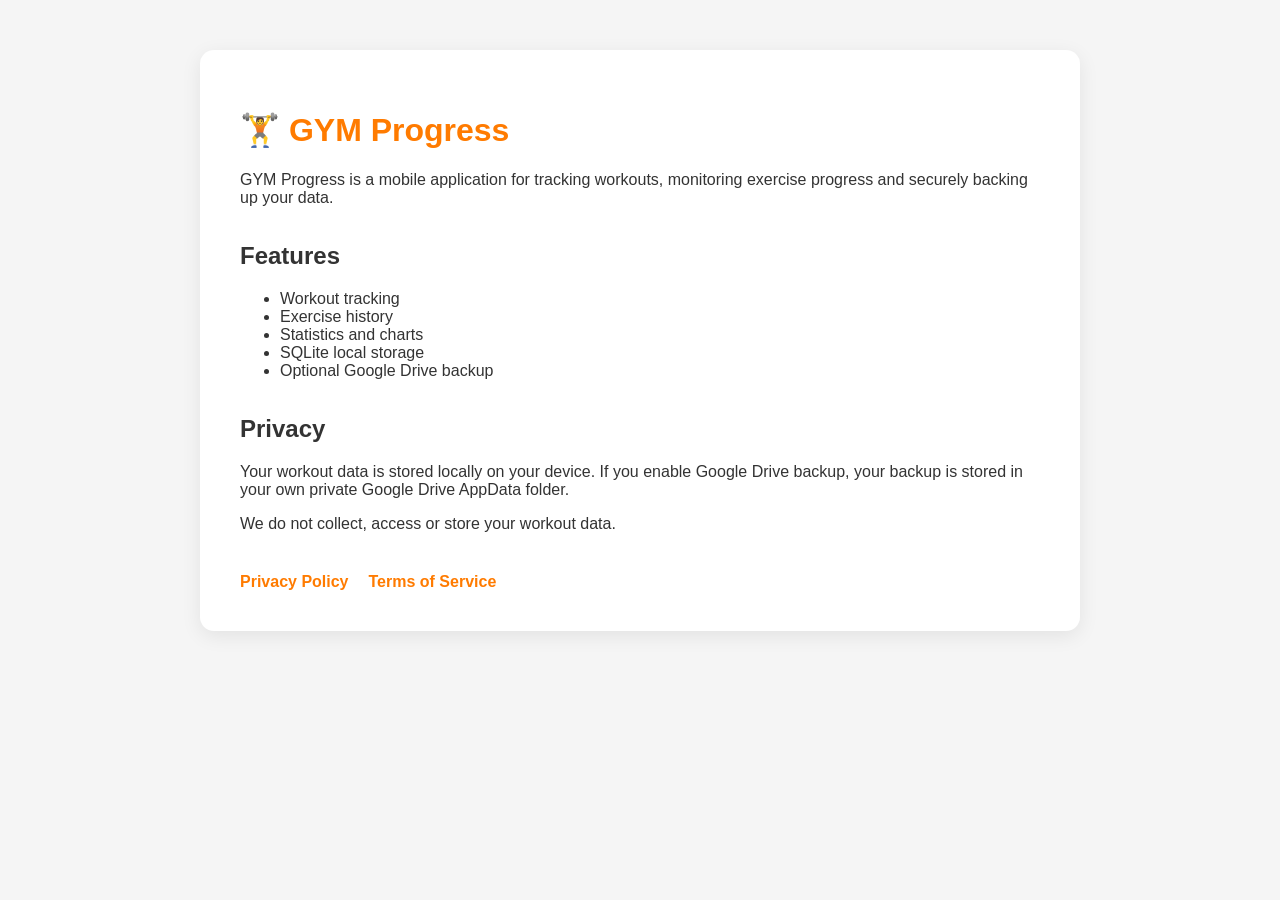
==== index.html @ 039e014f "Add files via upload" ====
<!DOCTYPE html>
<html lang="en">
<head>
    <meta charset="UTF-8">
    <meta name="viewport" content="width=device-width, initial-scale=1.0">
    <title>GYM Progress</title>

    <link rel="stylesheet" href="styles.css">
</head>
<body>

<div class="container">

    <h1>🏋️ GYM Progress</h1>

    <p>
        GYM Progress is a mobile application for tracking workouts,
        monitoring exercise progress and securely backing up your data.
    </p>

    <h2>Features</h2>

    <ul>
        <li>Workout tracking</li>
        <li>Exercise history</li>
        <li>Statistics and charts</li>
        <li>SQLite local storage</li>
        <li>Optional Google Drive backup</li>
    </ul>

    <h2>Privacy</h2>

    <p>
        Your workout data is stored locally on your device.
        If you enable Google Drive backup,
        your backup is stored in your own private Google Drive AppData folder.
    </p>

    <p>
        We do not collect, access or store your workout data.
    </p>

    <div class="links">

        <a href="privacy.html">Privacy Policy</a>

        <a href="terms.html">Terms of Service</a>

    </div>

</div>

</body>
</html>
---- styles.css ----
body{

    background:#f5f5f5;

    font-family:Arial,Helvetica,sans-serif;

    color:#333;

    margin:0;

}

.container{

    max-width:800px;

    margin:auto;

    background:white;

    margin-top:50px;

    padding:40px;

    border-radius:14px;

    box-shadow:0 5px 20px rgba(0,0,0,.08);

}

h1{

    color:#ff7b00;

}

h2{

    margin-top:35px;

}

.links{

    display:flex;

    gap:20px;

    margin-top:40px;

}

a{

    color:#ff7b00;

    text-decoration:none;

    font-weight:bold;

}

a:hover{

    text-decoration:underline;

}
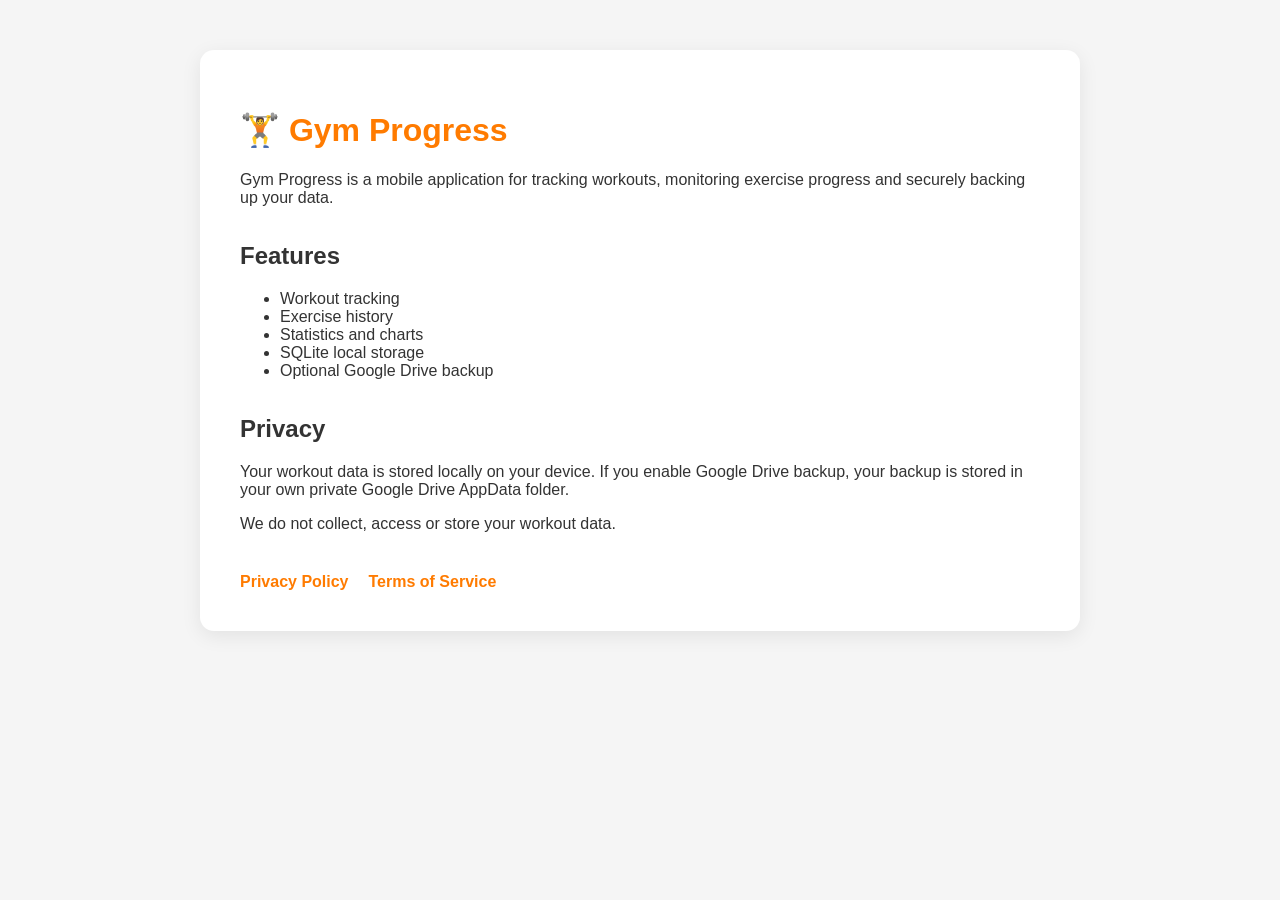
==== commit 9d7ada40: "Fix capitalization in index.html Updated the title and headings to use consistent capitalization." ====
--- a/index.html
+++ b/index.html
@@ -3,7 +3,7 @@
 <head>
     <meta charset="UTF-8">
     <meta name="viewport" content="width=device-width, initial-scale=1.0">
-    <title>GYM Progress</title>
+    <title>Gym Progress</title>
 
     <link rel="stylesheet" href="styles.css">
 </head>
@@ -11,10 +11,10 @@
 
 <div class="container">
 
-    <h1>🏋️ GYM Progress</h1>
+    <h1>🏋️ Gym Progress</h1>
 
     <p>
-        GYM Progress is a mobile application for tracking workouts,
+        Gym Progress is a mobile application for tracking workouts,
         monitoring exercise progress and securely backing up your data.
     </p>
 
@@ -51,4 +51,4 @@
 </div>
 
 </body>
-</html>+</html>
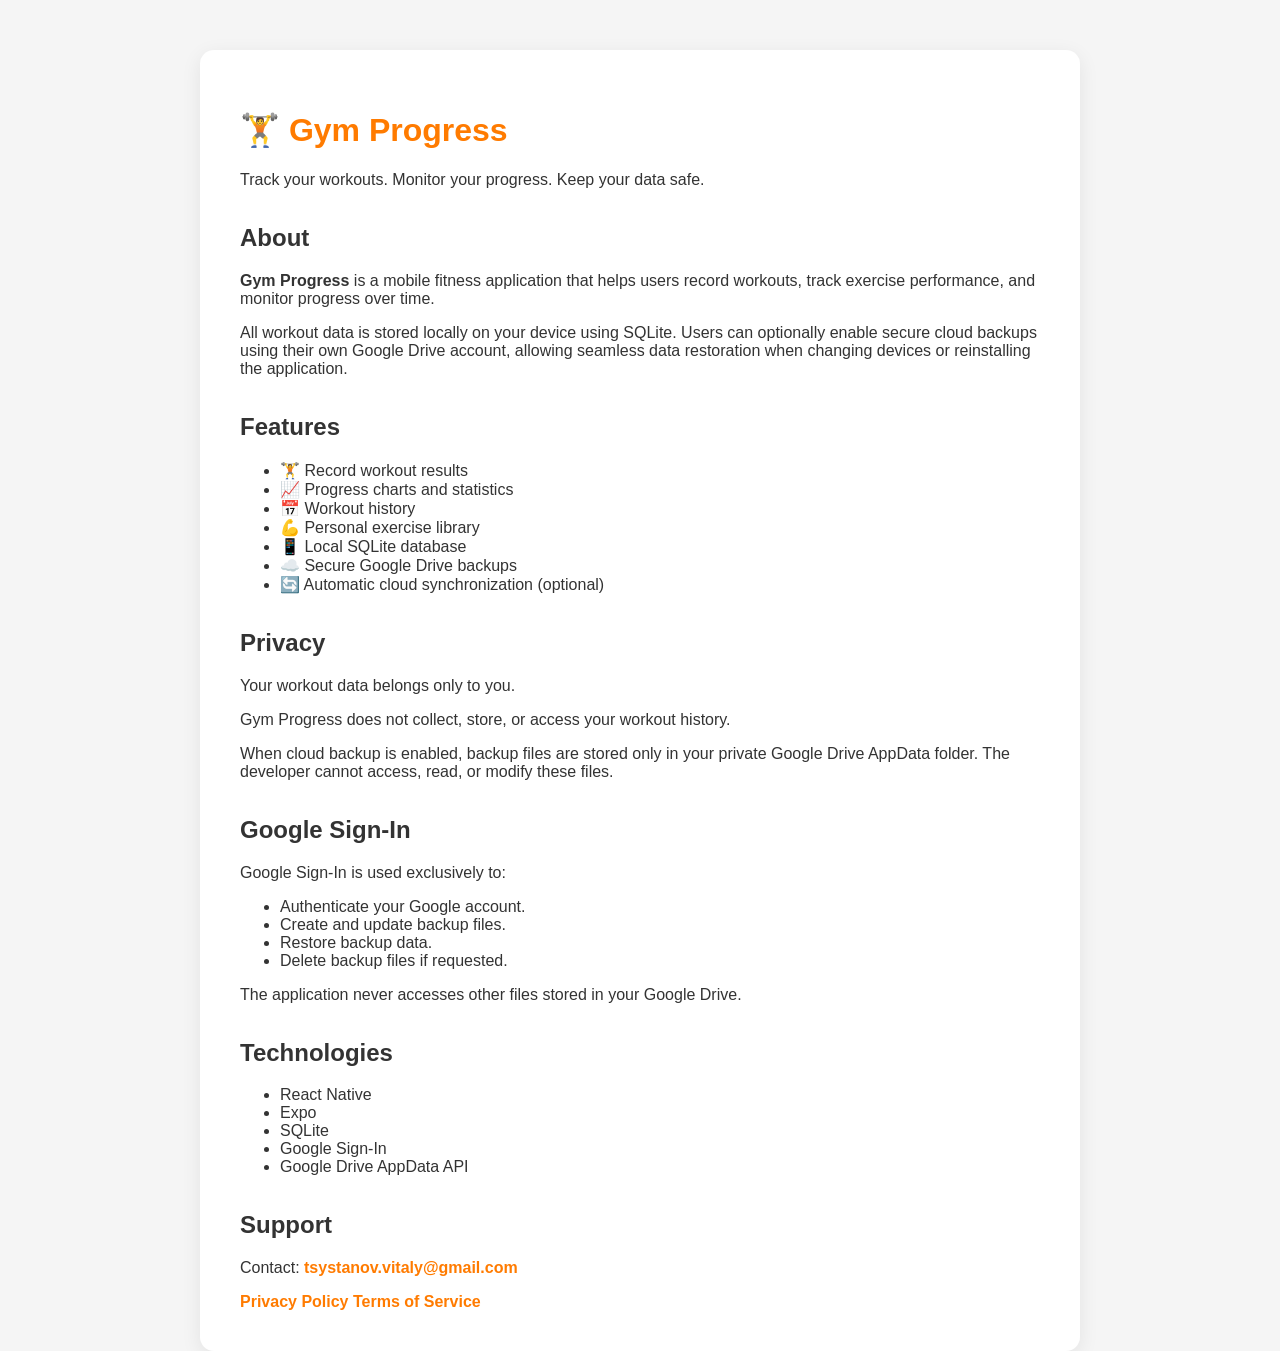
==== commit cc83a60c: "Revise index.html for improved content and layout Updated the content and structure of the Gym Progr" ====
--- a/index.html
+++ b/index.html
@@ -1,54 +1,160 @@
 <!DOCTYPE html>
 <html lang="en">
+
 <head>
     <meta charset="UTF-8">
     <meta name="viewport" content="width=device-width, initial-scale=1.0">
+
     <title>Gym Progress</title>
 
     <link rel="stylesheet" href="styles.css">
 </head>
+
 <body>
 
-<div class="container">
+    <div class="container">
 
-    <h1>🏋️ Gym Progress</h1>
+        <h1>🏋️ Gym Progress</h1>
 
-    <p>
-        Gym Progress is a mobile application for tracking workouts,
-        monitoring exercise progress and securely backing up your data.
-    </p>
+        <p class="subtitle">
+            Track your workouts. Monitor your progress. Keep your data safe.
+        </p>
 
-    <h2>Features</h2>
+        <section>
 
-    <ul>
-        <li>Workout tracking</li>
-        <li>Exercise history</li>
-        <li>Statistics and charts</li>
-        <li>SQLite local storage</li>
-        <li>Optional Google Drive backup</li>
-    </ul>
+            <h2>About</h2>
 
-    <h2>Privacy</h2>
+            <p>
+                <strong>Gym Progress</strong> is a mobile fitness application that helps users
+                record workouts, track exercise performance, and monitor progress over time.
+            </p>
 
-    <p>
-        Your workout data is stored locally on your device.
-        If you enable Google Drive backup,
-        your backup is stored in your own private Google Drive AppData folder.
-    </p>
+            <p>
+                All workout data is stored locally on your device using SQLite.
+                Users can optionally enable secure cloud backups using their own
+                Google Drive account, allowing seamless data restoration when
+                changing devices or reinstalling the application.
+            </p>
 
-    <p>
-        We do not collect, access or store your workout data.
-    </p>
+        </section>
 
-    <div class="links">
+        <section>
 
-        <a href="privacy.html">Privacy Policy</a>
+            <h2>Features</h2>
 
-        <a href="terms.html">Terms of Service</a>
+            <ul>
+
+                <li>🏋️ Record workout results</li>
+
+                <li>📈 Progress charts and statistics</li>
+
+                <li>📅 Workout history</li>
+
+                <li>💪 Personal exercise library</li>
+
+                <li>📱 Local SQLite database</li>
+
+                <li>☁️ Secure Google Drive backups</li>
+
+                <li>🔄 Automatic cloud synchronization (optional)</li>
+
+            </ul>
+
+        </section>
+
+        <section>
+
+            <h2>Privacy</h2>
+
+            <p>
+                Your workout data belongs only to you.
+            </p>
+
+            <p>
+                Gym Progress does not collect, store, or access your workout history.
+            </p>
+
+            <p>
+                When cloud backup is enabled, backup files are stored only in your
+                private Google Drive AppData folder.
+                The developer cannot access, read, or modify these files.
+            </p>
+
+        </section>
+
+        <section>
+
+            <h2>Google Sign-In</h2>
+
+            <p>
+                Google Sign-In is used exclusively to:
+            </p>
+
+            <ul>
+
+                <li>Authenticate your Google account.</li>
+
+                <li>Create and update backup files.</li>
+
+                <li>Restore backup data.</li>
+
+                <li>Delete backup files if requested.</li>
+
+            </ul>
+
+            <p>
+                The application never accesses other files stored in your Google Drive.
+            </p>
+
+        </section>
+
+        <section>
+
+            <h2>Technologies</h2>
+
+            <ul>
+
+                <li>React Native</li>
+
+                <li>Expo</li>
+
+                <li>SQLite</li>
+
+                <li>Google Sign-In</li>
+
+                <li>Google Drive AppData API</li>
+
+            </ul>
+
+        </section>
+
+        <section>
+
+            <h2>Support</h2>
+
+            <p>
+                Contact:
+                <a href="mailto:tsystanov.vitaly@gmail.com">
+                    tsystanov.vitaly@gmail.com
+                </a>
+            </p>
+
+        </section>
+
+        <div class="buttons">
+
+            <a class="button" href="privacy.html">
+                Privacy Policy
+            </a>
+
+            <a class="button" href="terms.html">
+                Terms of Service
+            </a>
+
+        </div>
 
     </div>
 
-</div>
+</body>
 
-</body>
 </html>
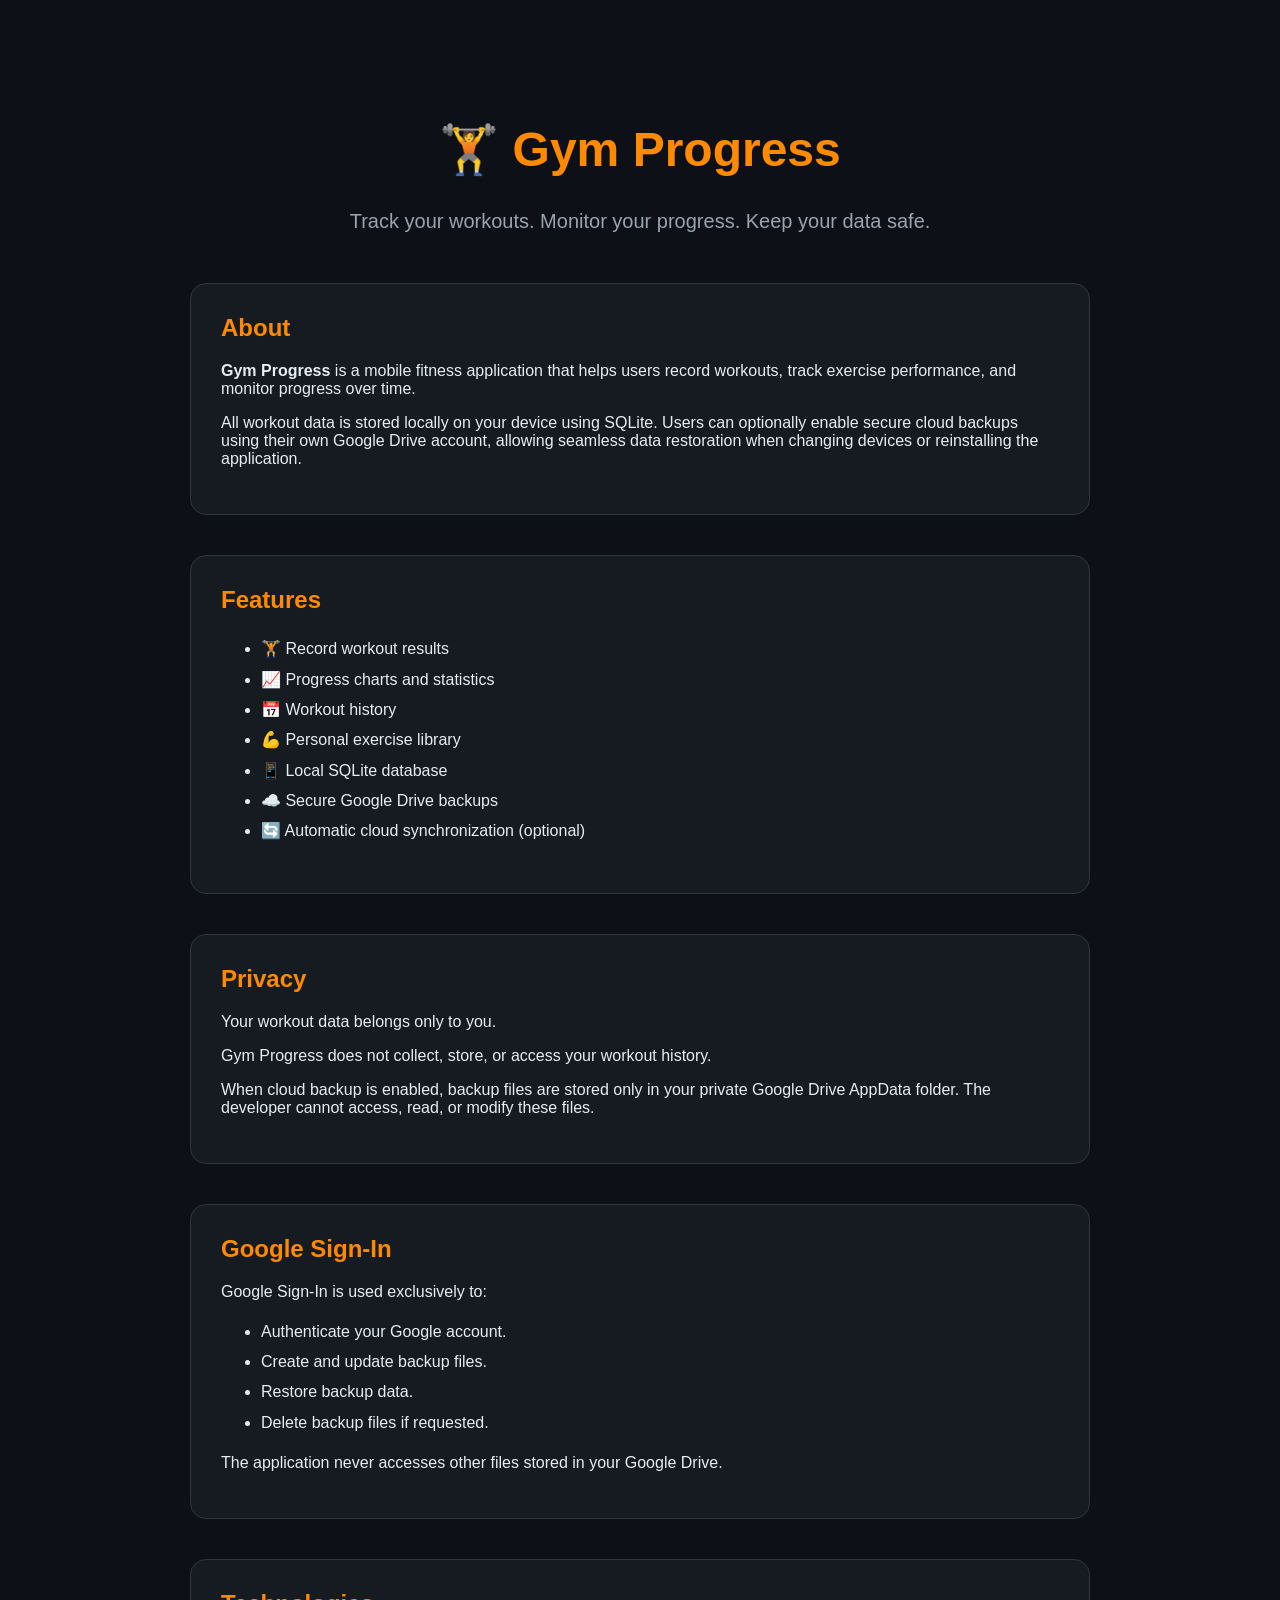
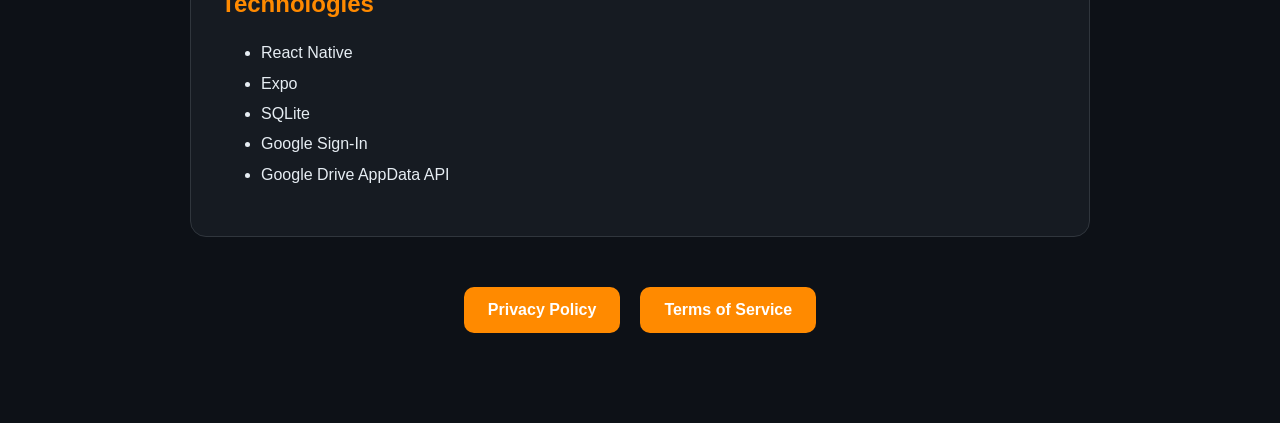
==== commit 32c4d57f: "Update index.html" ====
--- a/index.html
+++ b/index.html
@@ -128,18 +128,7 @@
 
         </section>
 
-        <section>
-
-            <h2>Support</h2>
-
-            <p>
-                Contact:
-                <a href="mailto:tsystanov.vitaly@gmail.com">
-                    tsystanov.vitaly@gmail.com
-                </a>
-            </p>
-
-        </section>
+    
 
         <div class="buttons">
 
--- a/styles.css
+++ b/styles.css
@@ -1,67 +1,114 @@
-body{
+body {
 
-    background:#f5f5f5;
+    margin: 0;
+    padding: 0;
 
-    font-family:Arial,Helvetica,sans-serif;
+    font-family: Arial, Helvetica, sans-serif;
 
-    color:#333;
+    background: #0d1117;
 
-    margin:0;
+    color: #e6edf3;
 
 }
 
-.container{
+.container {
 
-    max-width:800px;
+    max-width: 900px;
 
-    margin:auto;
+    margin: 50px auto;
 
-    background:white;
-
-    margin-top:50px;
-
-    padding:40px;
-
-    border-radius:14px;
-
-    box-shadow:0 5px 20px rgba(0,0,0,.08);
+    padding: 40px;
 
 }
 
-h1{
+h1 {
 
-    color:#ff7b00;
+    text-align: center;
+
+    font-size: 48px;
+
+    color: #ff8a00;
 
 }
 
-h2{
+.subtitle {
 
-    margin-top:35px;
+    text-align: center;
+
+    font-size: 20px;
+
+    color: #9ba3af;
+
+    margin-bottom: 50px;
 
 }
 
-.links{
+section {
 
-    display:flex;
+    margin-bottom: 40px;
 
-    gap:20px;
+    background: #161b22;
 
-    margin-top:40px;
+    padding: 30px;
+
+    border-radius: 16px;
+
+    border: 1px solid #30363d;
 
 }
 
-a{
+h2 {
 
-    color:#ff7b00;
+    color: #ff8a00;
 
-    text-decoration:none;
-
-    font-weight:bold;
+    margin-top: 0;
 
 }
 
-a:hover{
+ul {
 
-    text-decoration:underline;
+    line-height: 1.9;
 
-}+}
+
+.buttons {
+
+    display: flex;
+
+    justify-content: center;
+
+    gap: 20px;
+
+    margin-top: 50px;
+
+}
+
+.button {
+
+    background: #ff8a00;
+
+    color: white;
+
+    text-decoration: none;
+
+    padding: 14px 24px;
+
+    border-radius: 10px;
+
+    font-weight: bold;
+
+    transition: .2s;
+
+}
+
+.button:hover {
+
+    background: #ff9d2e;
+
+}
+
+a {
+
+    color: #ff8a00;
+
+}
